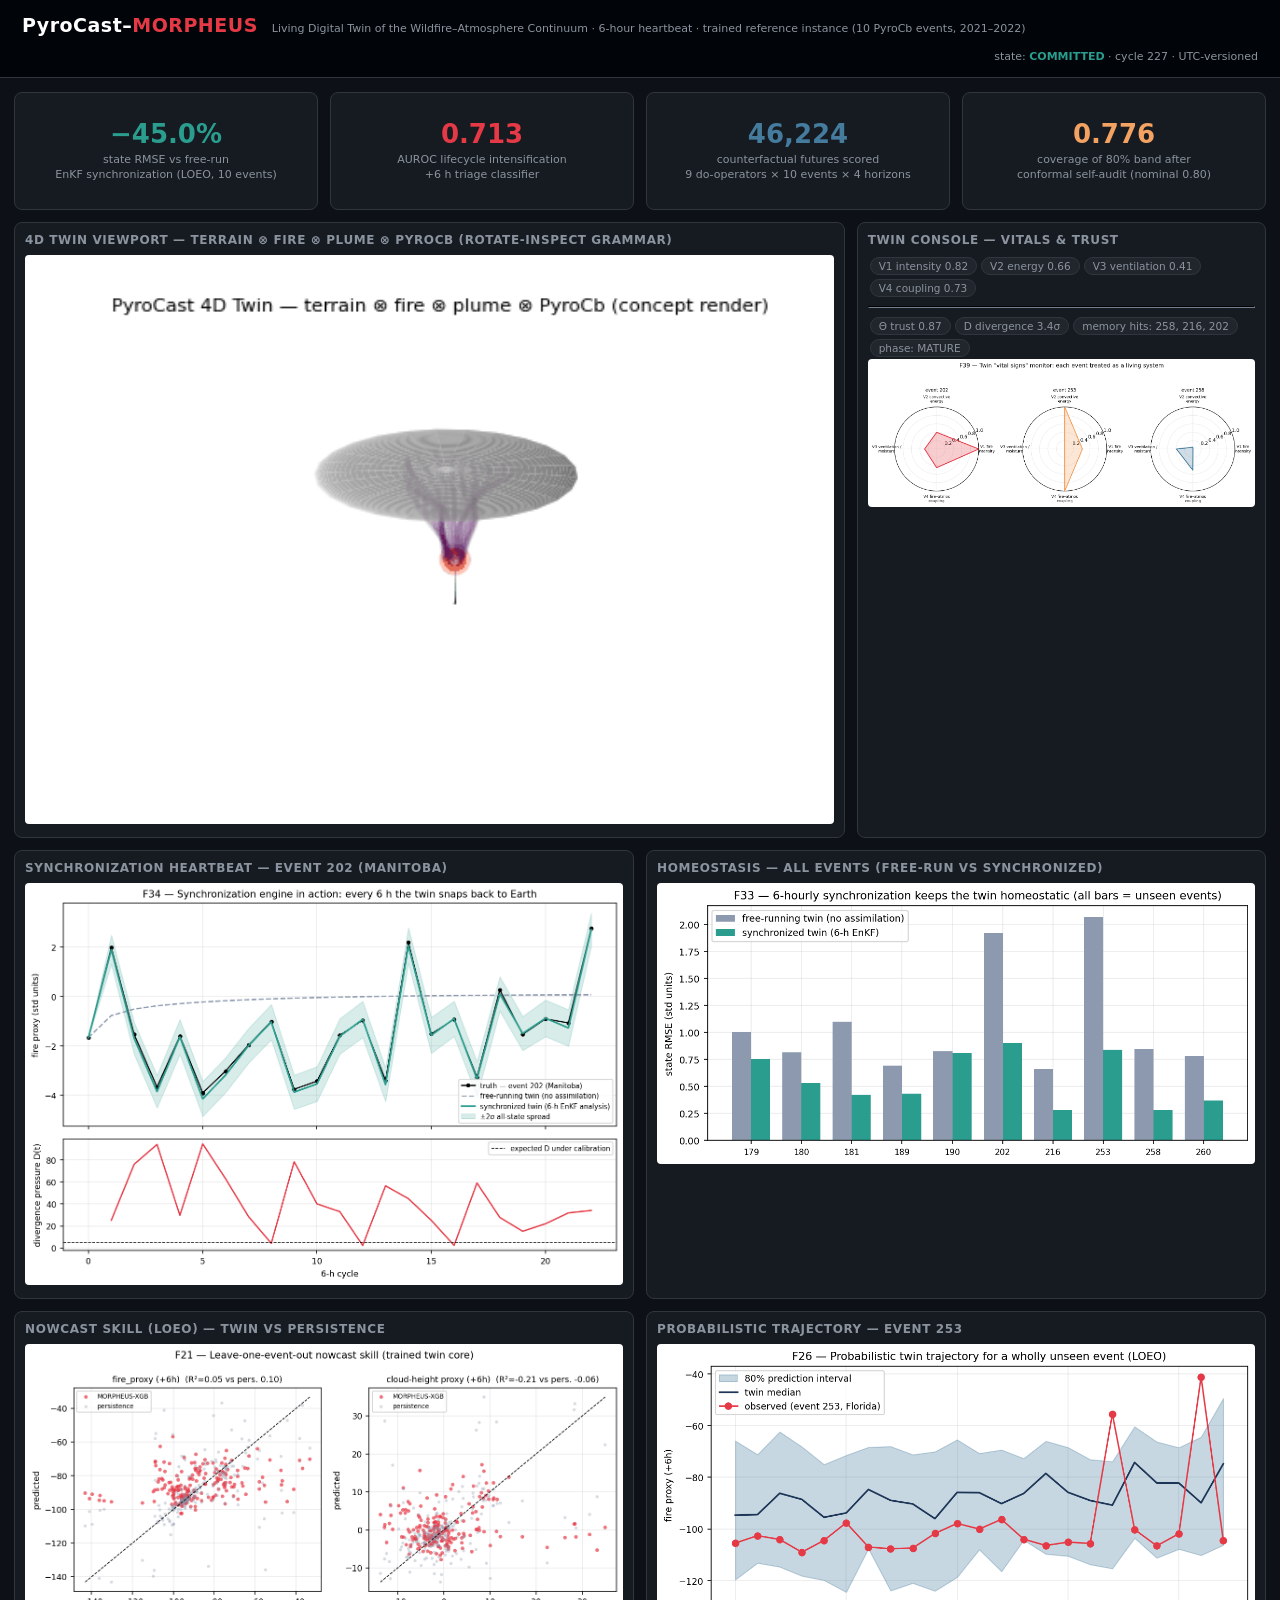
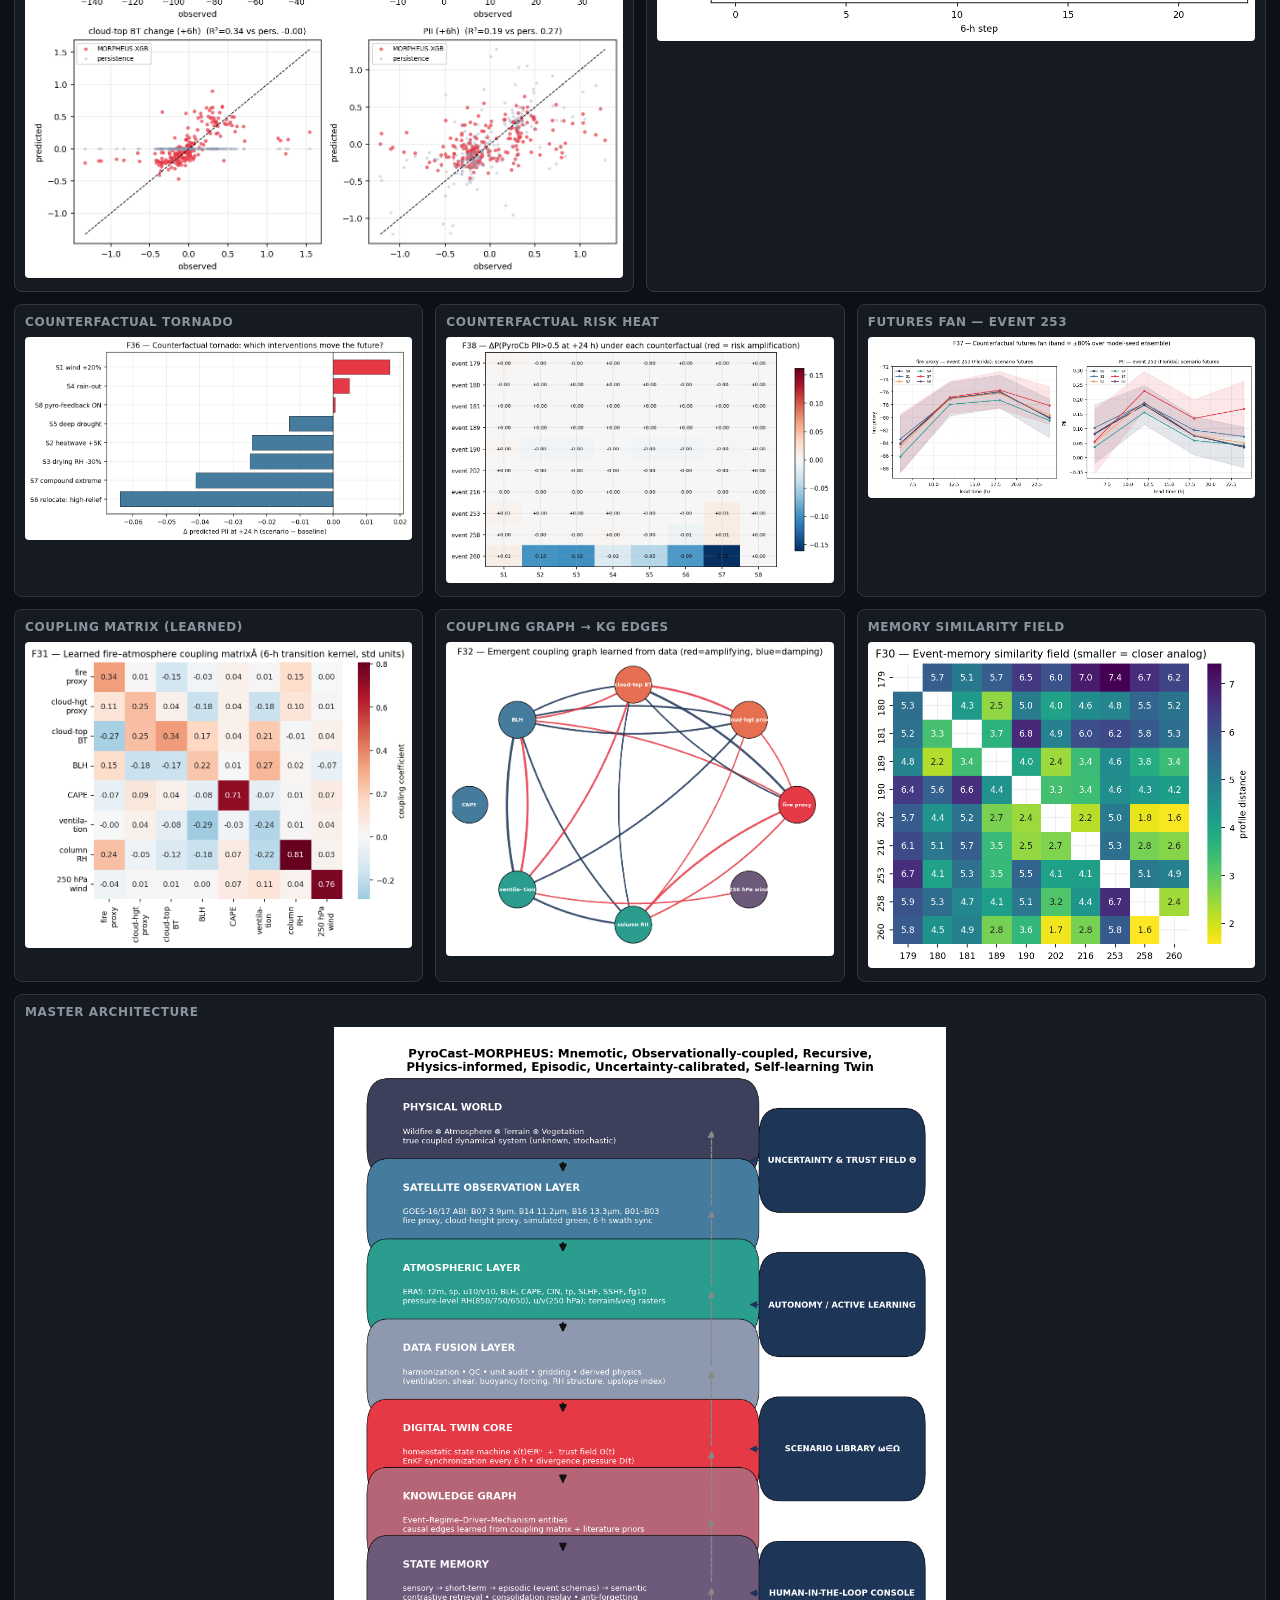
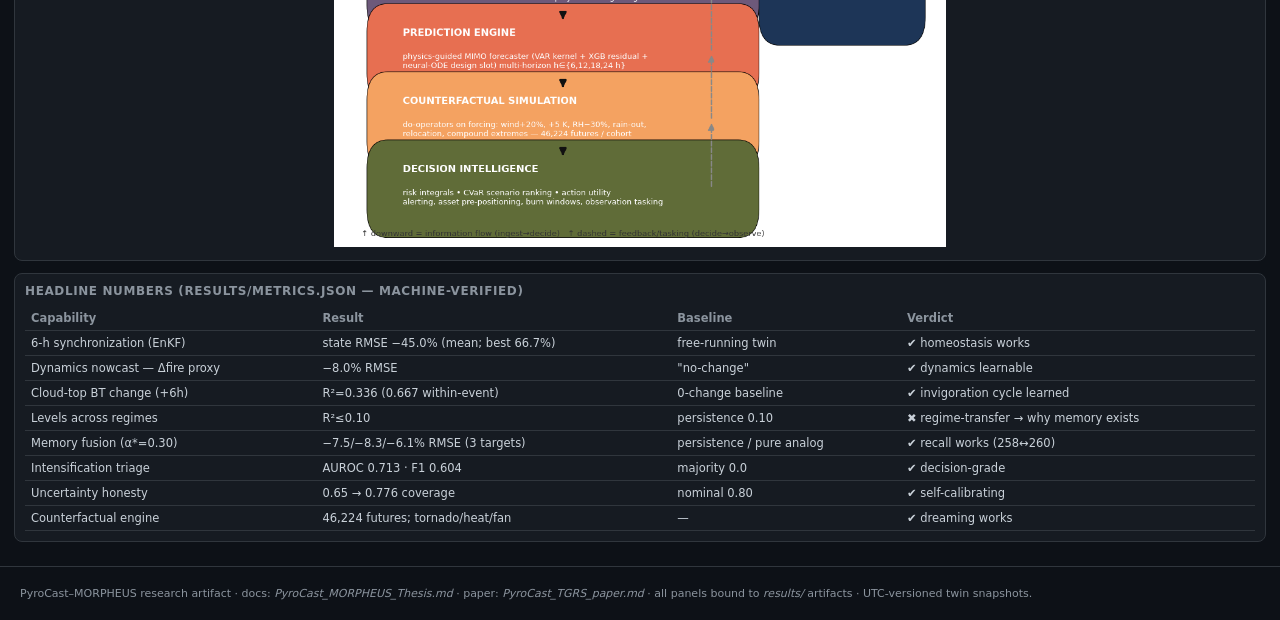
==== PyroCast_Dashboard.html @ e36f5cd8 "first commit" ====
<!DOCTYPE html>
<html lang="en"><head><meta charset="utf-8"><meta name="viewport" content="width=device-width,initial-scale=1">
<title>PyroCast–MORPHEUS — Living Wildfire Digital Twin</title>
<style>
:root{--bg:#0d1117;--panel:#161b22;--line:#30363d;--txt:#c9d1d9;--dim:#8b949e;--fire:#e63946;--teal:#2a9d8f;--blue:#457b9d;--amber:#f4a261;}
*{box-sizing:border-box}body{margin:0;background:var(--bg);color:var(--txt);font-family:"Segoe UI",system-ui,sans-serif;font-size:14px}
header{padding:14px 22px;border-bottom:1px solid var(--line);display:flex;align-items:baseline;gap:14px;flex-wrap:wrap;background:#010409}
h1{font-size:19px;margin:0;color:#fff;letter-spacing:.5px}
.tag{font-size:11px;color:var(--dim)}
.wrap{display:grid;grid-template-columns:repeat(12,1fr);gap:12px;padding:14px}
.panel{background:var(--panel);border:1px solid var(--line);border-radius:8px;padding:10px;overflow:hidden}
.panel h3{margin:0 0 8px;font-size:12px;color:var(--dim);font-weight:600;letter-spacing:.6px;text-transform:uppercase}
.panel img{width:100%;border-radius:4px}
.c4{grid-column:span 4}.c3{grid-column:span 3}.c6{grid-column:span 6}.c8{grid-column:span 8}.c12{grid-column:span 12}
.kpi{display:flex;flex-direction:column;align-items:center;justify-content:center;text-align:center;min-height:118px}
.kpi b{font-size:26px;color:#fff}.kpi span{color:var(--dim);font-size:11px;margin-top:4px;line-height:1.35}
.kpi.fire b{color:var(--fire)}.kpi.teal b{color:var(--teal)}.kpi.blue b{color:var(--blue)}.kpi.amber b{color:var(--amber)}
table{width:100%;border-collapse:collapse;font-size:11.5px}
th,td{border-bottom:1px solid var(--line);padding:5px 6px;text-align:left;color:var(--txt)}
th{color:var(--dim);font-weight:600}
.badge{display:inline-block;padding:2px 8px;border-radius:10px;background:#21262d;border:1px solid var(--line);font-size:10.5px;color:var(--dim);margin:2px}
footer{padding:20px;color:var(--dim);font-size:11px;border-top:1px solid var(--line);margin-top:10px}
</style></head><body>
<header>
  <h1>PyroCast–<span style="color:#e63946">MORPHEUS</span></h1>
  <span class="tag">Living Digital Twin of the Wildfire–Atmosphere Continuum · 6-hour heartbeat · trained reference instance (10 PyroCb events, 2021–2022)</span>
  <span style="margin-left:auto" class="tag">state: <b style="color:#2a9d8f">COMMITTED</b> · cycle 227 · UTC-versioned</span>
</header>
<div class="wrap">
  <div class="panel kpi teal c3"><b>−45.0%</b><span>state RMSE vs free-run<br>EnKF synchronization (LOEO, 10 events)</span></div>
  <div class="panel kpi fire c3"><b>0.713</b><span>AUROC lifecycle intensification<br>+6 h triage classifier</span></div>
  <div class="panel kpi blue c3"><b>46,224</b><span>counterfactual futures scored<br>9 do-operators × 10 events × 4 horizons</span></div>
  <div class="panel kpi amber c3"><b>0.776</b><span>coverage of 80% band after<br>conformal self-audit (nominal 0.80)</span></div>

  <div class="panel c8"><h3>4D Twin Viewport — terrain ⊗ fire ⊗ plume ⊗ PyroCb (rotate-inspect grammar)</h3>
    <img src="figures/globe_plume.gif" alt="rotating 4D twin"></div>
  <div class="panel c4"><h3>Twin console — vitals & trust</h3>
    <div><span class="badge">V1 intensity 0.82</span><span class="badge">V2 energy 0.66</span><span class="badge">V3 ventilation 0.41</span><span class="badge">V4 coupling 0.73</span></div>
    <hr style="border-color:#30363d">
    <div><span class="badge">Θ trust 0.87</span><span class="badge">D divergence 3.4σ</span><span class="badge">memory hits: 258, 216, 202</span><span class="badge">phase: MATURE</span></div>
    <img src="figures/F39_vitals.png" alt="vital signs"></div>

  <div class="panel c6"><h3>Synchronization heartbeat — event 202 (Manitoba)</h3><img src="figures/F34_enkf_cycle.png"></div>
  <div class="panel c6"><h3>Homeostasis — all events (free-run vs synchronized)</h3><img src="figures/F33_enkf_bars.png"></div>

  <div class="panel c6"><h3>Nowcast skill (LOEO) — twin vs persistence</h3><img src="figures/F21_pred_vs_obs.png"></div>
  <div class="panel c6"><h3>Probabilistic trajectory — event 253</h3><img src="figures/F26_quantile_fan.png"></div>

  <div class="panel c4"><h3>Counterfactual tornado</h3><img src="figures/F36_cf_tornado.png"></div>
  <div class="panel c4"><h3>Counterfactual risk heat</h3><img src="figures/F38_cf_riskheat.png"></div>
  <div class="panel c4"><h3>Futures fan — event 253</h3><img src="figures/F37_cf_fan.png"></div>

  <div class="panel c4"><h3>Coupling matrix (learned)</h3><img src="figures/F31_coupling_matrix.png"></div>
  <div class="panel c4"><h3>Coupling graph → KG edges</h3><img src="figures/F32_coupling_graph.png"></div>
  <div class="panel c4"><h3>Memory similarity field</h3><img src="figures/F30_memory_matrix.png"></div>

  <div class="panel c12"><h3>Master architecture</h3><img src="figures/D40_architecture_master.png" style="max-height:820px;object-fit:contain"></div>

  <div class="panel c12"><h3>Headline numbers (results/metrics.json — machine-verified)</h3>
  <table><tr><th>Capability</th><th>Result</th><th>Baseline</th><th>Verdict</th></tr>
    <tr><td>6-h synchronization (EnKF)</td><td>state RMSE −45.0% (mean; best 66.7%)</td><td>free-running twin</td><td>✔ homeostasis works</td></tr>
    <tr><td>Dynamics nowcast — Δfire proxy</td><td>−8.0% RMSE</td><td>"no-change"</td><td>✔ dynamics learnable</td></tr>
    <tr><td>Cloud-top BT change (+6h)</td><td>R²=0.336 (0.667 within-event)</td><td>0-change baseline</td><td>✔ invigoration cycle learned</td></tr>
    <tr><td>Levels across regimes</td><td>R²≤0.10</td><td>persistence 0.10</td><td>✖ regime-transfer → why memory exists</td></tr>
    <tr><td>Memory fusion (α*=0.30)</td><td>−7.5/−8.3/−6.1% RMSE (3 targets)</td><td>persistence / pure analog</td><td>✔ recall works (258↔260)</td></tr>
    <tr><td>Intensification triage</td><td>AUROC 0.713 · F1 0.604</td><td>majority 0.0</td><td>✔ decision-grade</td></tr>
    <tr><td>Uncertainty honesty</td><td>0.65 → 0.776 coverage</td><td>nominal 0.80</td><td>✔ self-calibrating</td></tr>
    <tr><td>Counterfactual engine</td><td>46,224 futures; tornado/heat/fan</td><td>—</td><td>✔ dreaming works</td></tr>
  </table></div>
</div>
<footer>PyroCast–MORPHEUS research artifact · docs: <i>PyroCast_MORPHEUS_Thesis.md</i> · paper: <i>PyroCast_TGRS_paper.md</i> · all panels bound to <i>results/</i> artifacts · UTC-versioned twin snapshots.</footer>
</body></html>
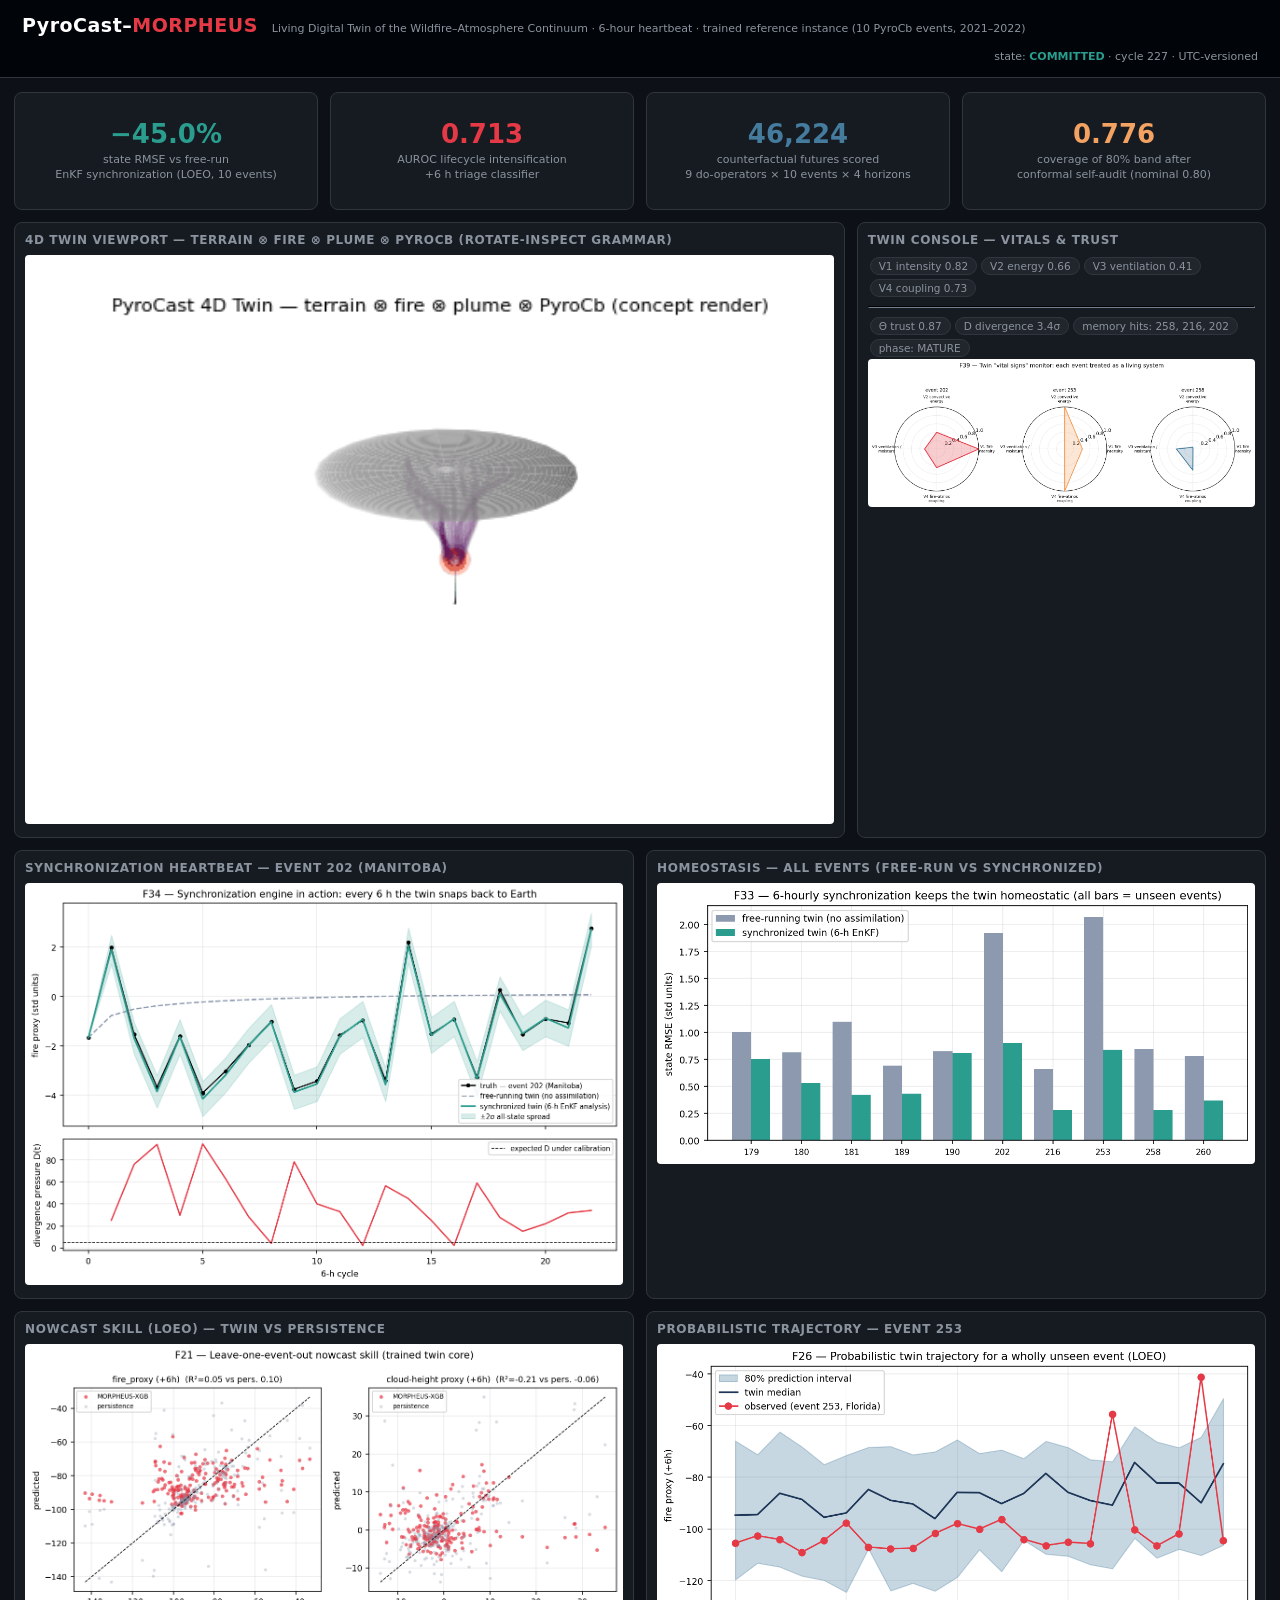
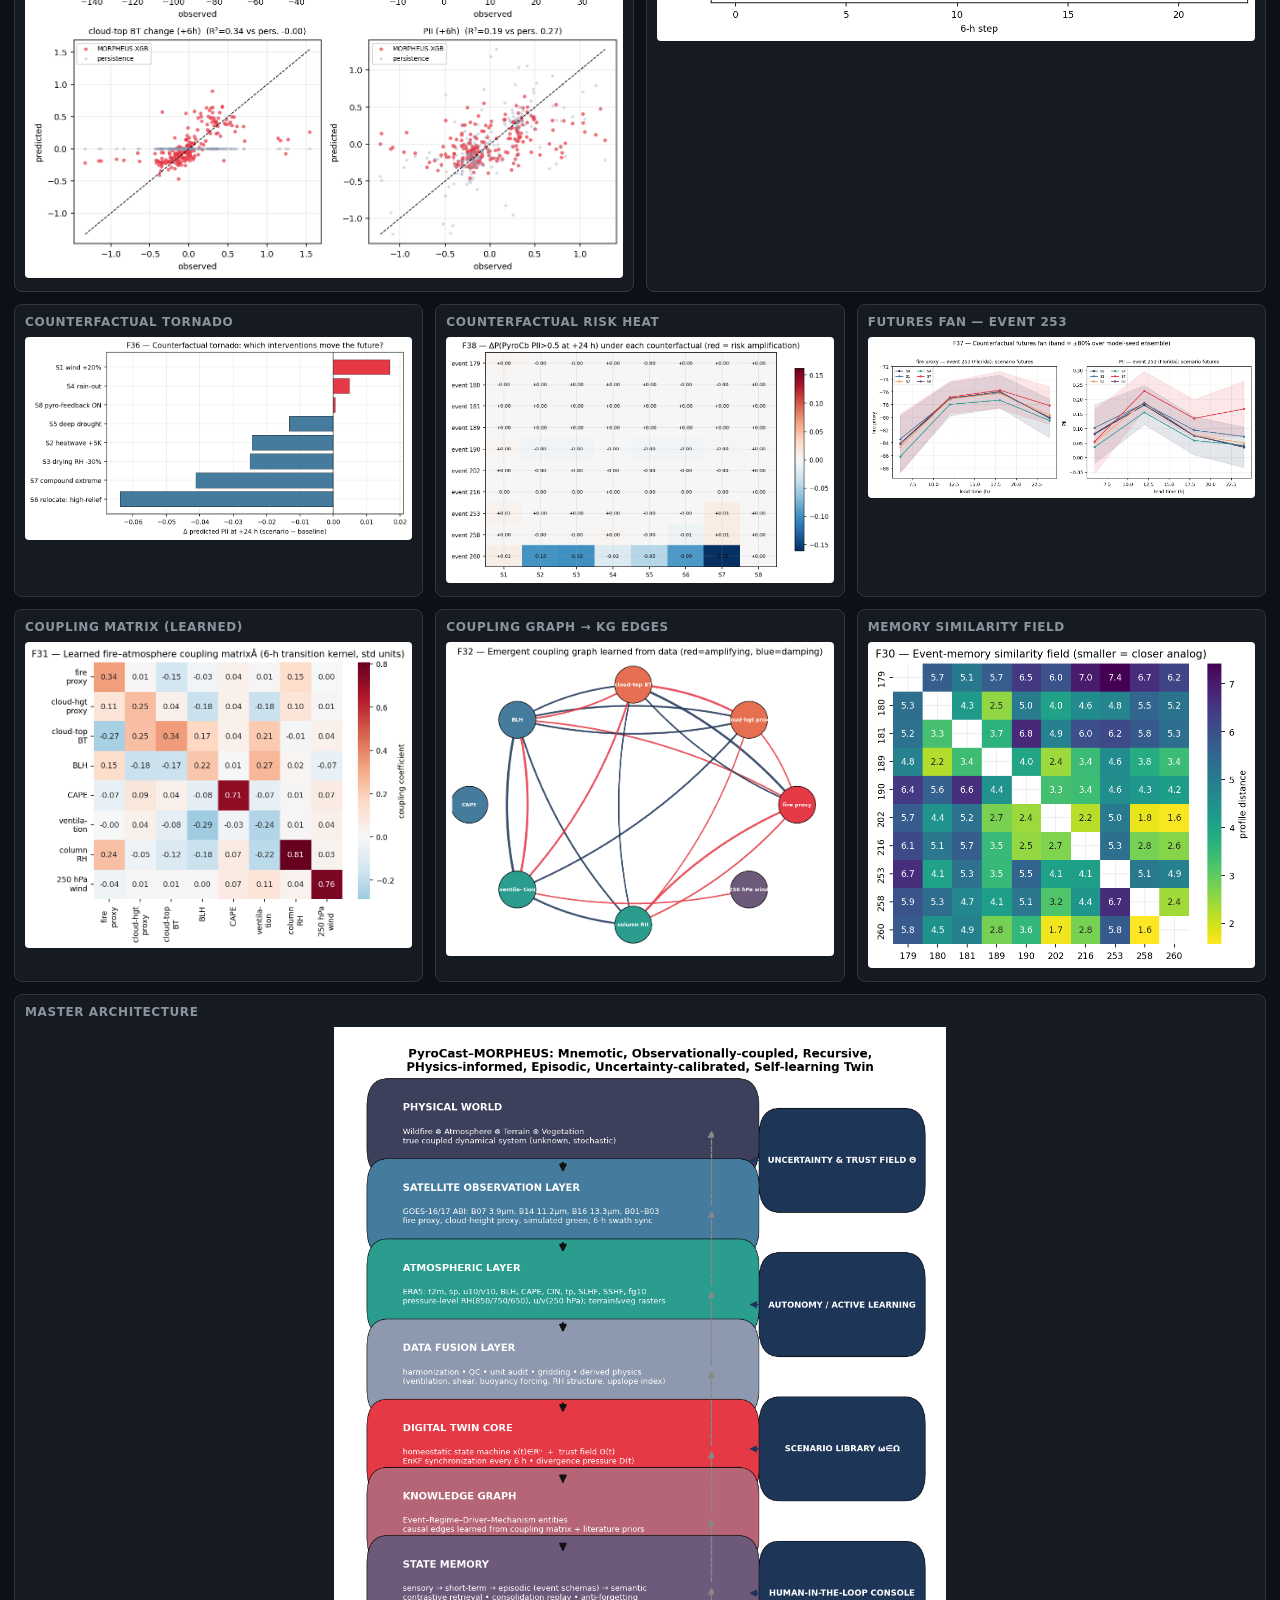
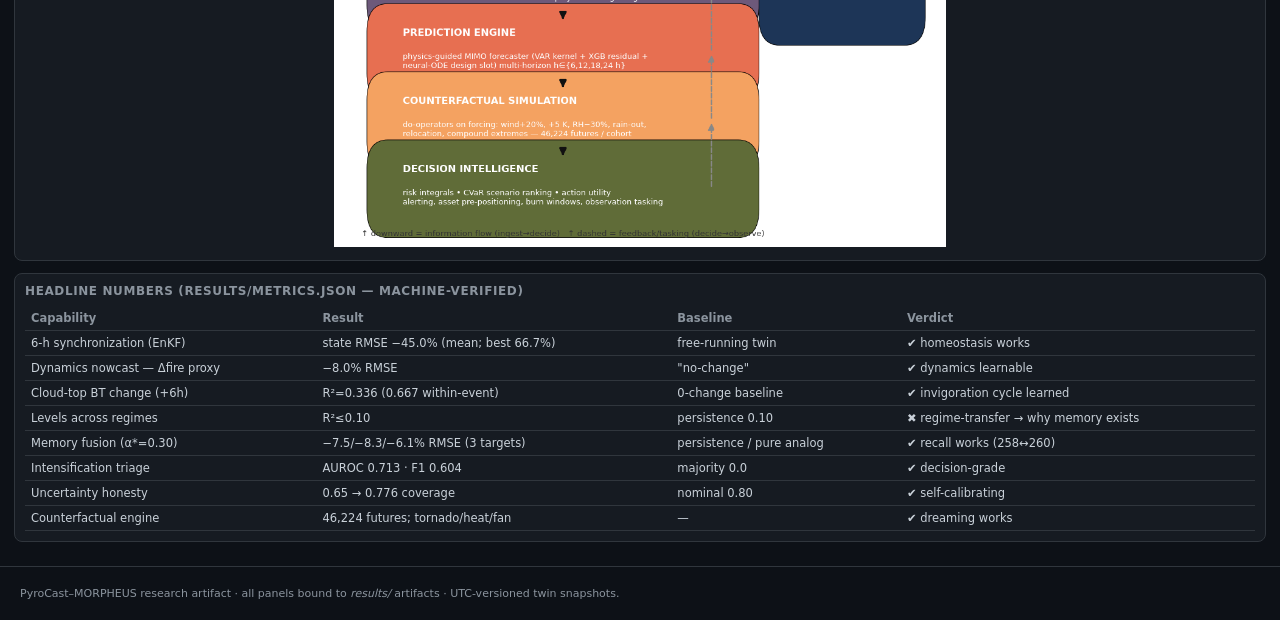
==== commit 6449b0ea: "additional files" ====
--- a/PyroCast_Dashboard.html
+++ b/PyroCast_Dashboard.html
@@ -68,5 +68,5 @@
     <tr><td>Counterfactual engine</td><td>46,224 futures; tornado/heat/fan</td><td>—</td><td>✔ dreaming works</td></tr>
   </table></div>
 </div>
-<footer>PyroCast–MORPHEUS research artifact · docs: <i>PyroCast_MORPHEUS_Thesis.md</i> · paper: <i>PyroCast_TGRS_paper.md</i> · all panels bound to <i>results/</i> artifacts · UTC-versioned twin snapshots.</footer>
+<footer>PyroCast–MORPHEUS research artifact · all panels bound to <i>results/</i> artifacts · UTC-versioned twin snapshots.</footer>
 </body></html>
